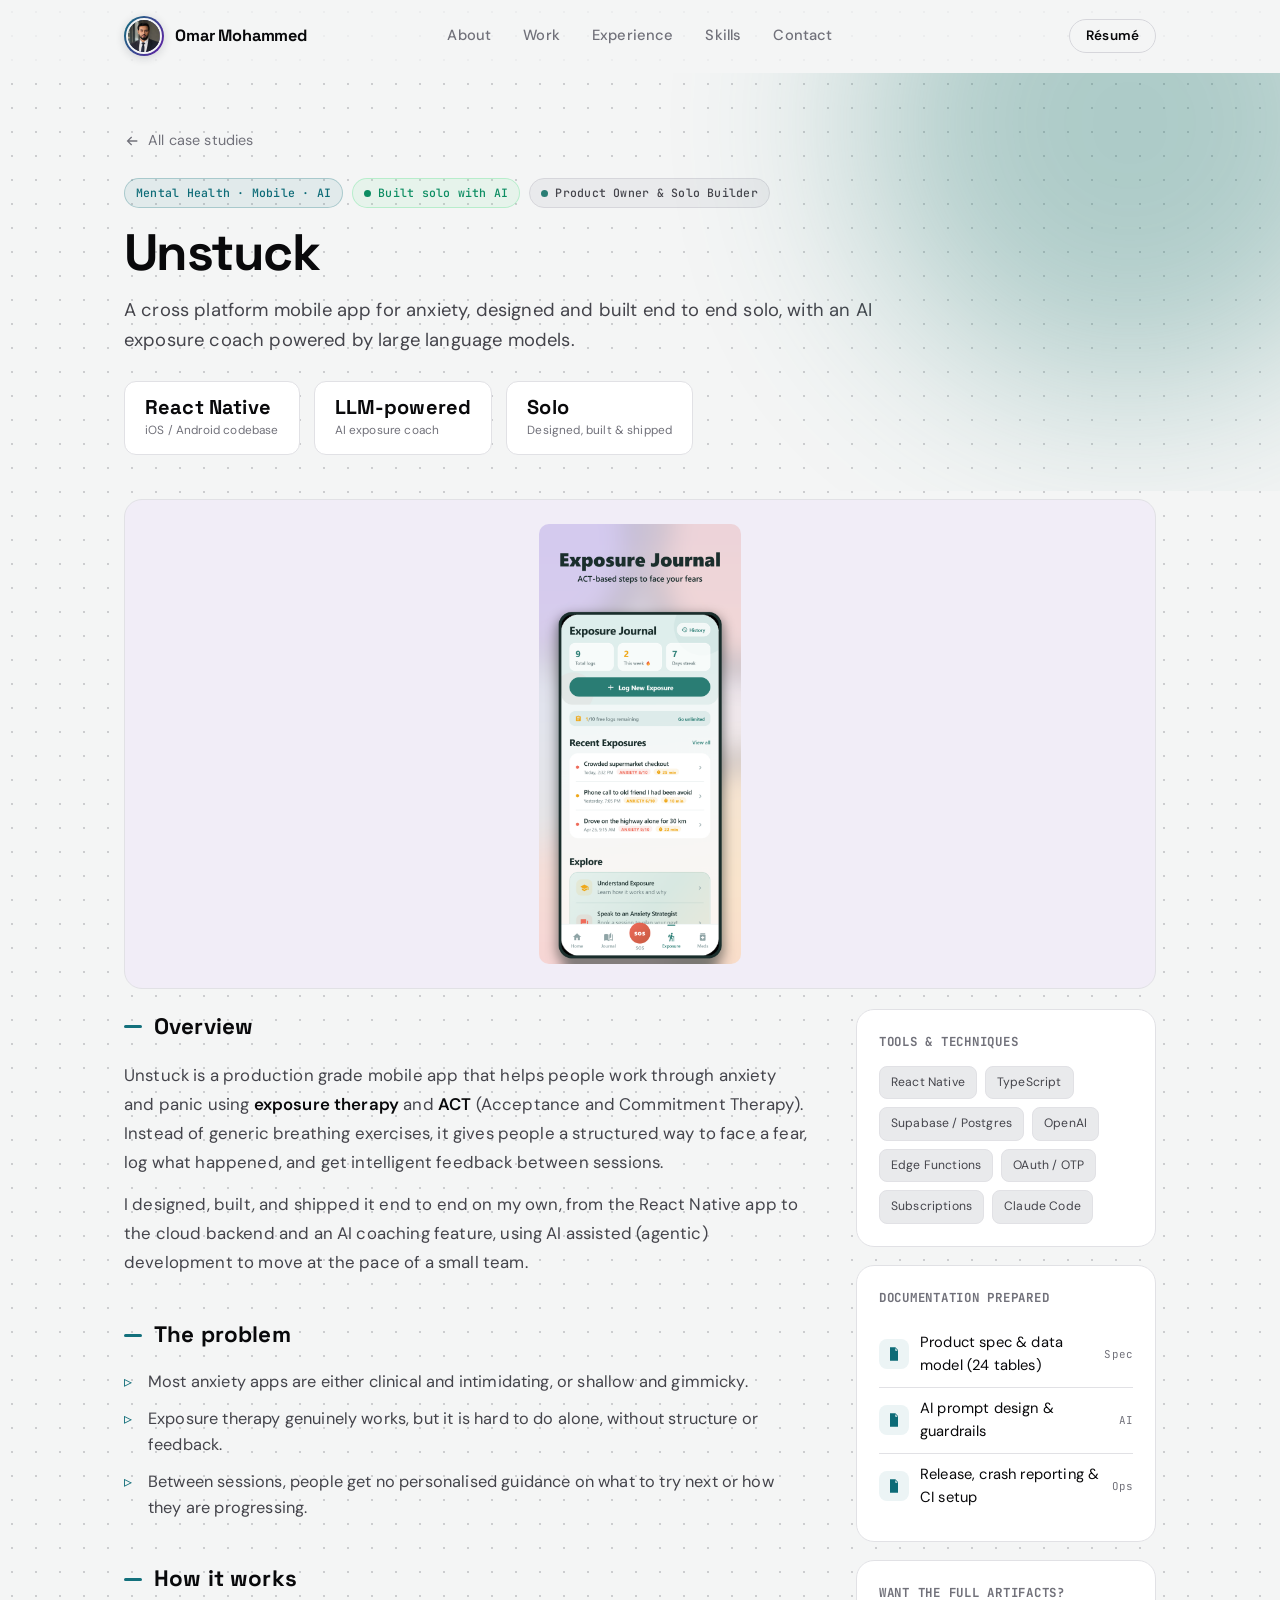
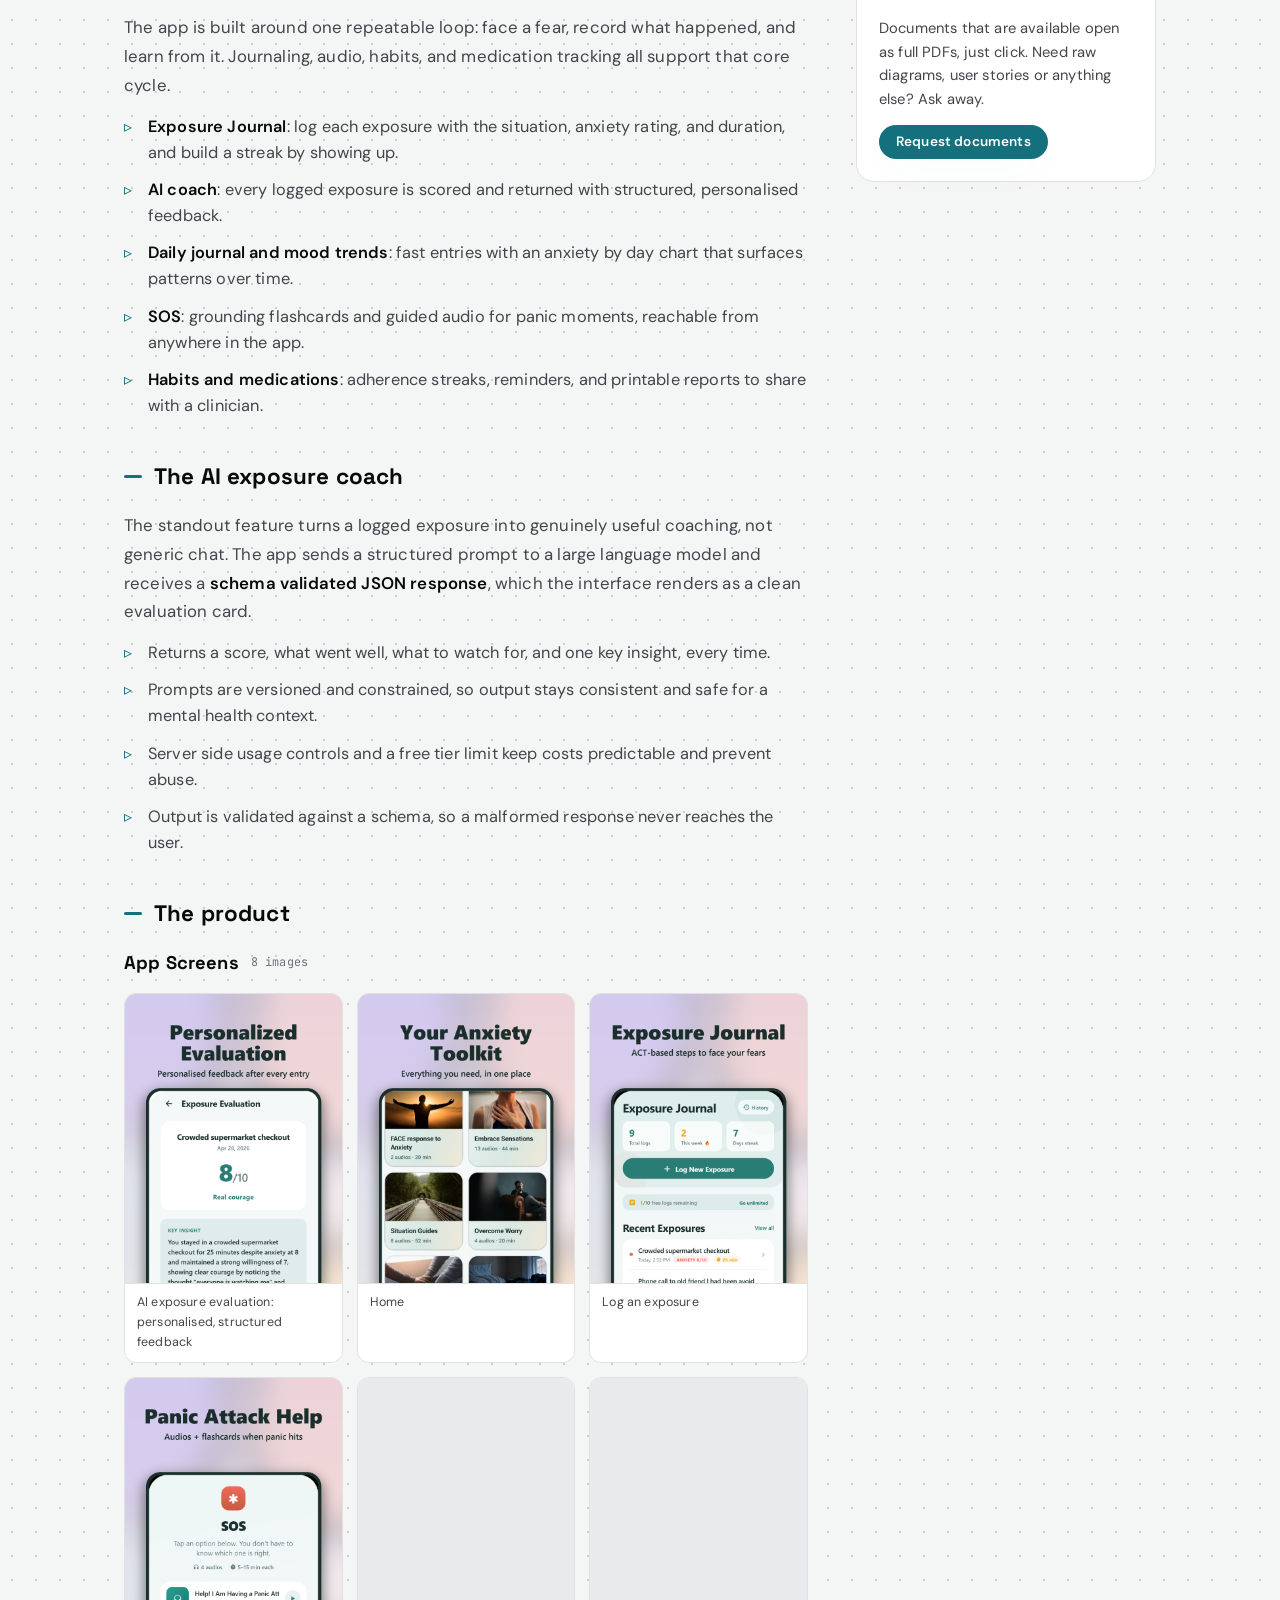
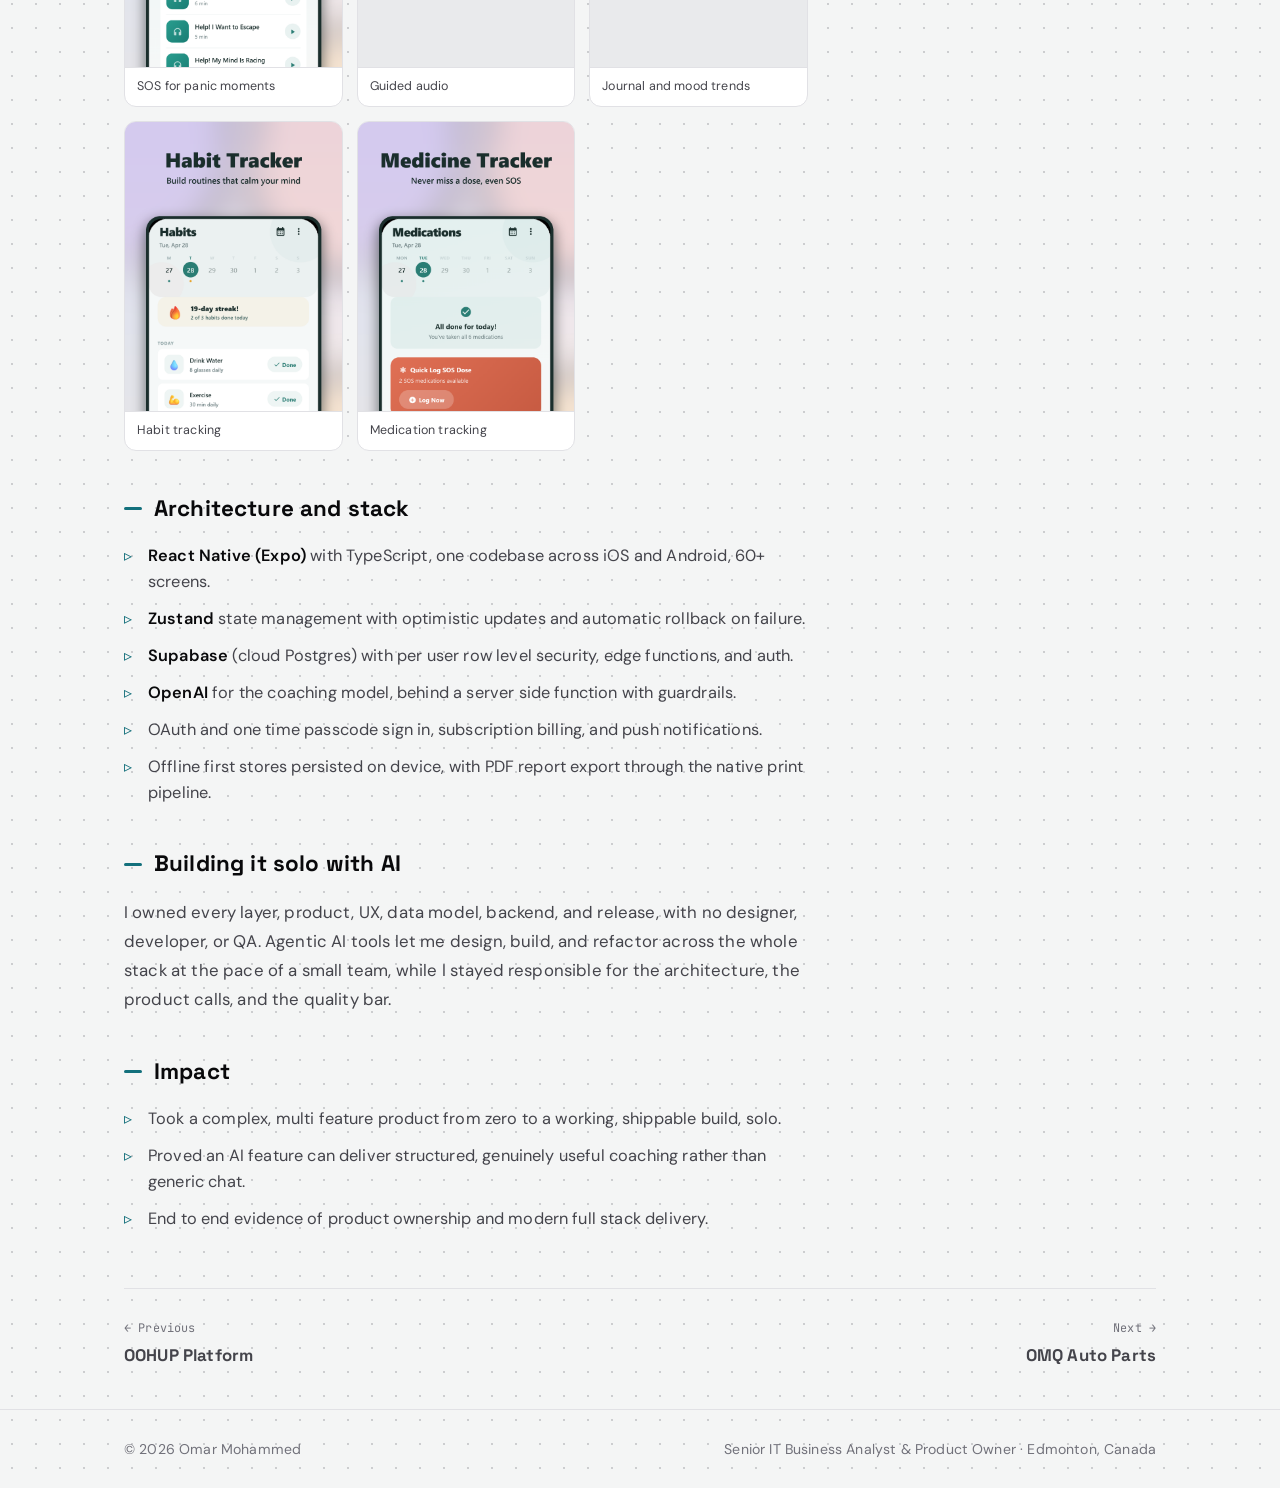
==== project.html @ 54fae096 "Initial commit: portfolio site with noindex measures - Static HTML/CSS/JS portfolio (index + case-st" ====
<!DOCTYPE html>
<html lang="en">
<head>
  <meta charset="UTF-8" />
  <meta name="viewport" content="width=device-width, initial-scale=1.0" />
  <meta name="robots" content="noindex, nofollow" />
  <title>Case Study · Omar Mohammed</title>
  <meta name="description" content="Business Analyst / Product Owner case study by Omar Mohammed." />
  <meta property="og:type" content="article" />
  <meta property="og:image" content="assets/images/og-cover.jpg" />
  <meta name="twitter:card" content="summary_large_image" />
  <meta name="twitter:image" content="assets/images/og-cover.jpg" />
  <link rel="icon" type="image/svg+xml" href="assets/favicon.svg" />
  <link rel="preconnect" href="https://fonts.googleapis.com" />
  <link rel="preconnect" href="https://fonts.gstatic.com" crossorigin />
  <link href="https://fonts.googleapis.com/css2?family=DM+Sans:wght@400;500;600;700&family=Space+Grotesk:wght@500;600;700&family=JetBrains+Mono:wght@400;500&display=swap" rel="stylesheet" />
  <link rel="stylesheet" href="css/styles.css" />
</head>
<body>
  <a class="skip-link" href="#main">Skip to content</a>

  <header class="site-header show-brand" id="siteHeader">
    <div class="container header-inner">
      <a href="index.html" class="brand" aria-label="Omar Mohammed, home">
        <span class="brand-avatar"><img src="assets/images/avatar.jpg" width="40" height="40" alt="Omar Mohammed" /></span>
        <span class="brand-name">Omar Mohammed</span>
      </a>
      <nav class="nav" aria-label="Primary">
        <a href="index.html#about" class="nav-link">About</a>
        <a href="index.html#work" class="nav-link">Work</a>
        <a href="index.html#experience" class="nav-link">Experience</a>
        <a href="index.html#skills" class="nav-link">Skills</a>
        <a href="index.html#contact" class="nav-link">Contact</a>
      </nav>
      <div class="header-end">
        <a href="assets/Omar_Mohammed_Resume.pdf" class="btn btn-sm btn-ghost nav-resume" target="_blank" rel="noopener">Résumé</a>
        <button class="nav-toggle" id="navToggle" aria-label="Toggle menu" aria-expanded="false" aria-controls="mobileMenu"><span></span><span></span><span></span></button>
      </div>
    </div>
    <div class="mobile-menu" id="mobileMenu" hidden>
      <a href="index.html#about" class="nav-link">About</a>
      <a href="index.html#work" class="nav-link">Work</a>
      <a href="index.html#experience" class="nav-link">Experience</a>
      <a href="index.html#skills" class="nav-link">Skills</a>
      <a href="index.html#contact" class="nav-link">Contact</a>
      <a href="assets/Omar_Mohammed_Resume.pdf" class="nav-link" target="_blank" rel="noopener">Résumé ↗</a>
    </div>
  </header>

  <main id="main">
    <section class="detail-hero">
      <div class="hero-orb a" id="heroOrb"></div>
      <div class="container">
        <a href="index.html#work" class="back-link">
          <svg viewBox="0 0 24 24" width="16" height="16"><path fill="currentColor" d="M10.8 5.2 12.2 6.6 7.8 11H20v2H7.8l4.4 4.4-1.4 1.4L4 12z"/></svg>
          All case studies
        </a>
        <div class="detail-badges" id="detailBadges"></div>
        <h1 class="detail-title" id="detailTitle"></h1>
        <p class="detail-tagline" id="detailTagline"></p>
        <div class="detail-metrics" id="detailMetrics"></div>
      </div>
    </section>

    <div class="container">
      <figure class="detail-cover" id="detailCover"></figure>
    </div>

    <section class="detail-body">
      <div class="container detail-grid">
        <div class="detail-main" id="detailMain"></div>
        <aside class="detail-aside" id="detailAside"></aside>
      </div>
      <div class="container">
        <nav class="detail-nav" id="detailNav"></nav>
      </div>
    </section>
  </main>

  <footer class="site-footer">
    <div class="container footer-inner">
      <span>© <span id="year"></span> Omar Mohammed</span>
      <span>Senior IT Business Analyst &amp; Product Owner · Edmonton, Canada</span>
    </div>
  </footer>

  <!-- Lightbox -->
  <div class="lightbox" id="lightbox" aria-hidden="true">
    <button class="lb-close" data-lb-close aria-label="Close">&times;</button>
    <button class="lb-btn lb-prev" data-lb-prev aria-label="Previous">‹</button>
    <img id="lbImg" src="" alt="" />
    <button class="lb-btn lb-next" data-lb-next aria-label="Next">›</button>
    <div class="lightbox-cap" id="lbCap"></div>
  </div>

  <script src="js/projects-data.js"></script>
  <script src="js/galleries.js"></script>
  <script src="js/project.js"></script>
</body>
</html>
---- css/styles.css ----
/* ===================================================================
   Omar Mohammed — Portfolio
   LIGHT theme · deep-teal + purple accent · faint dot-grid
   Design system mirrored from santifer.io's default (light) theme
   (DM Sans + Space Grotesk). Exact tokens extracted from its CSS.
   =================================================================== */
:root {
  /* surfaces — light cool-gray base, white cards (santifer.io light) */
  --bg:            hsl(220 6% 96%);
  --bg-2:          hsl(220 8% 92%);
  --card:          hsl(0 0% 100%);
  --card-2:        hsl(220 12% 98%);
  --border:        hsl(240 6% 85%);
  --border-soft:   hsl(240 6% 89%);
  --dot:           hsl(240 5% 35% / 0.25);

  /* text */
  --fg:            hsl(240 10% 4%);
  --muted:         hsl(240 5% 28%);
  --dim:           hsl(240 4% 46%);

  /* brand — deep teal primary + purple accent */
  --primary:       hsl(187 74% 28%);   /* deep teal */
  --primary-2:     hsl(187 80% 26%);   /* teal — links / accent text */
  --accent:        hsl(270 70% 38%);   /* purple */
  --accent-2:      hsl(270 70% 46%);
  --gold:          #b8791f;            /* amber — supporting hue (light-readable) */
  --success:       hsl(160 84% 30%);   /* green */
  --tool:          hsl(220 78% 50%);   /* blue */
  --on-primary:    #ffffff;            /* white ink on teal / gradient */

  --primary-soft:  hsl(187 74% 28% / 0.08);
  --primary-bd:    hsl(187 74% 28% / 0.28);
  --grad:          linear-gradient(120deg, var(--primary), var(--accent));

  --radius:        18px;
  --radius-sm:     12px;
  --maxw:          1080px;
  --shadow:        0 18px 48px -24px rgba(18, 22, 38, 0.35);
  --glow:          0 14px 36px -16px hsl(187 74% 28% / 0.35);

  --font:          'DM Sans', -apple-system, BlinkMacSystemFont, 'Segoe UI', sans-serif;
  --display:       'Space Grotesk', var(--font);
  --mono:          'JetBrains Mono', ui-monospace, Menlo, monospace;
}

*, *::before, *::after { box-sizing: border-box; }
* { margin: 0; }
html { scroll-behavior: smooth; scroll-padding-top: 88px; }

body {
  font-family: var(--font);
  background-color: var(--bg);
  background-image: radial-gradient(circle, var(--dot) 1px, transparent 1px);
  background-size: 24px 24px;
  color: var(--fg);
  line-height: 1.6;
  letter-spacing: 0.01em;
  -webkit-font-smoothing: antialiased;
  text-rendering: optimizeLegibility;
  overflow-x: hidden;
}

@media (prefers-reduced-motion: reduce) {
  html { scroll-behavior: auto; }
  *, *::before, *::after { animation: none !important; transition-duration: .001ms !important; }
}

img { max-width: 100%; display: block; }
a { color: inherit; text-decoration: none; }
ul, ol { list-style: none; padding: 0; }

.container { width: 100%; max-width: var(--maxw); margin-inline: auto; padding-inline: 24px; }

.skip-link { position: absolute; left: -999px; top: 0; z-index: 200; background: var(--primary); color: var(--on-primary); padding: 10px 16px; border-radius: 0 0 8px 0; font-weight: 600; }
.skip-link:focus { left: 0; }

::selection { background: var(--primary-soft); color: var(--fg); }

/* ===================================================================
   Shared atoms — badges, pills, buttons, section labels
   =================================================================== */
.badge {
  display: inline-flex; align-items: center; gap: 7px;
  font-family: var(--mono); font-size: 0.72rem; font-weight: 500; letter-spacing: 0.02em;
  padding: 5px 11px; border-radius: 999px; border: 1px solid var(--border); color: var(--muted);
  background: var(--bg-2); white-space: nowrap;
}
.badge-dot { width: 7px; height: 7px; border-radius: 50%; background: currentColor; }
.badge.success { color: var(--success); border-color: rgba(74,222,128,.3); background: rgba(74,222,128,.08); }
.badge.primary { color: var(--primary-2); border-color: var(--primary-bd); background: var(--primary-soft); }
.badge.gold    { color: var(--gold); border-color: rgba(224,177,90,.3); background: rgba(224,177,90,.08); }

.pill {
  font-size: 0.76rem; color: var(--muted); background: var(--bg-2);
  border: 1px solid var(--border-soft); padding: 6px 11px; border-radius: 8px; white-space: nowrap;
}

.btn {
  display: inline-flex; align-items: center; justify-content: center; gap: 9px;
  font-weight: 600; font-size: 0.95rem; line-height: 1; padding: 14px 22px;
  border-radius: 999px; cursor: pointer; border: 1px solid transparent;
  transition: transform .18s ease, background .18s ease, border-color .18s ease, color .18s ease;
  white-space: nowrap;
}
.btn:active { transform: translateY(1px); }
.btn-sm { padding: 9px 16px; font-size: 0.85rem; }
.btn-primary { background: var(--primary); color: var(--on-primary); box-shadow: var(--glow); }
.btn-primary:hover { background: var(--primary-2); transform: translateY(-2px); box-shadow: 0 18px 44px -14px hsl(187 74% 28% / 0.5); }
.btn-ghost { background: transparent; color: var(--fg); border-color: var(--border); }
.btn-ghost:hover { border-color: var(--primary-bd); color: var(--primary-2); background: var(--primary-soft); }

.section-label {
  display: inline-flex; align-items: center; gap: 10px;
  font-family: var(--mono); font-size: 0.8rem; color: var(--primary-2);
  letter-spacing: 0.06em; text-transform: uppercase; margin-bottom: 18px;
}
.section-label::before { content: ""; width: 26px; height: 2px; border-radius: 2px; background: var(--grad); }

.section-title {
  font-family: var(--display); font-weight: 700;
  font-size: clamp(1.7rem, 3.6vw, 2.5rem); line-height: 1.1; letter-spacing: -0.025em;
}
.section-intro { color: var(--muted); max-width: 60ch; margin-top: 16px; font-size: 1.04rem; }

/* ===================================================================
   Header / Nav
   =================================================================== */
.site-header { position: sticky; top: 0; z-index: 100; background: hsl(220 6% 96% / 0.8); border-bottom: 1px solid transparent; transition: background .25s, border-color .25s; }
.site-header.scrolled { background: hsl(220 6% 96% / 0.92); border-bottom-color: var(--border); }
/* 3-zone grid: equal side columns keep the nav optically centered.
   Brand = avatar + name, always visible on the left. */
.header-inner { display: grid; grid-template-columns: 1fr auto 1fr; align-items: center; height: 72px; }
.brand { justify-self: start; display: inline-flex; align-items: center; gap: 11px; min-width: 0; }
.brand-avatar {
  flex: none; width: 40px; height: 40px; border-radius: 50%; padding: 2px;
  background: var(--grad); box-shadow: 0 2px 10px rgba(18, 22, 38, 0.16);
}
.brand-avatar img { width: 100%; height: 100%; border-radius: 50%; object-fit: cover; display: block; border: 2px solid var(--bg); }
.brand-name { font-family: var(--display); font-weight: 700; font-size: 1.02rem; letter-spacing: -0.01em; color: var(--fg); white-space: nowrap; }
/* reveal on scroll (homepage) — or always show it (.show-brand, case-study pages) */
.site-header.scrolled .brand,
.site-header.show-brand .brand { opacity: 1; transform: none; pointer-events: auto; }
.nav { display: flex; align-items: center; gap: 4px; justify-self: center; }
.header-end { justify-self: end; display: flex; align-items: center; gap: 10px; }
.nav-link { padding: 8px 14px; border-radius: 999px; color: var(--dim); font-size: 0.92rem; font-weight: 500; transition: color .18s, background .18s; }
.nav-link:hover { color: var(--fg); }
.nav-link.active { color: var(--primary-2); }
.nav .btn { margin-left: 8px; }
.nav-toggle { display: none; flex-direction: column; gap: 5px; background: none; border: 0; cursor: pointer; padding: 8px; }
.nav-toggle span { width: 24px; height: 2px; background: var(--fg); border-radius: 2px; transition: transform .25s, opacity .25s; }
.nav-toggle[aria-expanded="true"] span:nth-child(1) { transform: translateY(7px) rotate(45deg); }
.nav-toggle[aria-expanded="true"] span:nth-child(2) { opacity: 0; }
.nav-toggle[aria-expanded="true"] span:nth-child(3) { transform: translateY(-7px) rotate(-45deg); }
.mobile-menu { display: flex; flex-direction: column; gap: 2px; padding: 10px 24px 20px; border-bottom: 1px solid var(--border-soft); background: hsl(220 6% 96% / 0.98); }
.mobile-menu[hidden] { display: none; }   /* respect the hidden attribute (author display: flex would otherwise override it) */
.mobile-menu .nav-link { padding: 13px 8px; font-size: 1rem; border-bottom: 1px solid var(--border-soft); border-radius: 0; }

/* ===================================================================
   Hero
   =================================================================== */
.hero { position: relative; padding: clamp(48px, 8vw, 96px) 0 clamp(52px, 7vw, 80px); overflow: hidden; }
.hero-orb { position: absolute; width: 540px; height: 540px; border-radius: 50%; filter: blur(96px); opacity: .28; pointer-events: none; z-index: 0; }
.hero-orb.a { background: hsl(187 86% 58%); top: -180px; right: -120px; animation: float1 9s ease-in-out infinite; }
.hero-orb.b { background: hsl(270 88% 72%); bottom: -220px; left: -140px; opacity: .24; animation: float2 12s ease-in-out infinite; }
@keyframes float1 { 0%,100% { transform: translate(0,0); } 50% { transform: translate(-24px, 22px); } }
@keyframes float2 { 0%,100% { transform: translate(0,0); } 50% { transform: translate(26px, -18px); } }

.hero-inner { position: relative; z-index: 1; display: grid; grid-template-columns: 0.85fr 1.3fr; gap: 48px; align-items: center; }

.avatar-wrap { position: relative; width: clamp(160px, 24vw, 230px); aspect-ratio: 1; margin-inline: auto; }
.avatar-ring { position: absolute; inset: 0; border-radius: 50%; padding: 3px; background: var(--grad); box-shadow: var(--shadow); }
.avatar-ring img { width: 100%; height: 100%; border-radius: 50%; object-fit: cover; background: var(--card); border: 4px solid var(--bg); }
.avatar-halo { position: absolute; inset: -16%; border-radius: 50%; z-index: -1; filter: blur(38px); background: radial-gradient(circle, var(--primary-soft), transparent 70%); }
.avatar-badge { position: absolute; bottom: 6%; right: 6%; width: 42px; height: 42px; border-radius: 50%; background: var(--grad); display: grid; place-items: center; border: 3px solid var(--bg); color: var(--on-primary); }

.hero-eyebrow { display: inline-flex; align-items: center; gap: 9px; font-family: var(--mono); font-size: 0.8rem; color: var(--muted); background: var(--bg-2); border: 1px solid var(--border-soft); padding: 7px 14px; border-radius: 999px; margin-bottom: 22px; }
.status-dot { width: 8px; height: 8px; border-radius: 50%; background: var(--success); box-shadow: 0 0 0 0 rgba(74,222,128,.6); animation: pulse 2.4s infinite; }
@keyframes pulse { 0% { box-shadow: 0 0 0 0 rgba(74,222,128,.5); } 70% { box-shadow: 0 0 0 9px rgba(74,222,128,0); } 100% { box-shadow: 0 0 0 0 rgba(74,222,128,0); } }

.hero-title { font-family: var(--display); font-size: clamp(2.3rem, 5vw, 3.6rem); line-height: 1.04; letter-spacing: -0.035em; font-weight: 700; margin-bottom: 22px; }
.grad-text { background: var(--grad); -webkit-background-clip: text; background-clip: text; color: transparent; }

/* hero: animated typewriter role */
.type-line { display: block; }
.type-role { display: inline; }
.type-caret {
  display: inline-block; width: 3px; height: 0.82em; margin-left: 6px;
  background: var(--primary); border-radius: 2px; vertical-align: -0.04em;
  animation: caretBlink 1.05s steps(1) infinite;
}
@keyframes caretBlink { 0%, 50% { opacity: 1; } 50.01%, 100% { opacity: 0; } }
.hero-title-rest {
  display: block; margin-top: 12px; color: var(--fg);
  font-size: clamp(1.15rem, 2.2vw, 1.6rem); font-weight: 600;
  letter-spacing: -0.015em; line-height: 1.18;
}
.sr-only {
  position: absolute !important; width: 1px; height: 1px; padding: 0; margin: -1px;
  overflow: hidden; clip: rect(0, 0, 0, 0); white-space: nowrap; border: 0;
}
.hero-sub { font-size: clamp(1rem, 1.5vw, 1.16rem); color: var(--muted); max-width: 56ch; margin-bottom: 26px; }
.hero-sub strong { color: var(--fg); font-weight: 600; }
.hero-actions { display: flex; flex-wrap: wrap; gap: 13px; margin-bottom: 26px; }
.hero-links { display: flex; flex-wrap: wrap; gap: 12px; }
.hero-link {
  display: inline-flex; align-items: center; gap: 9px;
  font-size: 0.92rem; font-weight: 600; color: var(--fg);
  background: var(--card); border: 1px solid var(--border);
  padding: 10px 16px; border-radius: 999px;
  transition: color .18s, border-color .18s, background .18s, transform .18s, box-shadow .18s;
}
.hero-link svg { flex: none; color: var(--primary-2); }
.hero-link:hover {
  color: var(--primary-2); border-color: var(--primary-bd); background: var(--primary-soft);
  transform: translateY(-2px); box-shadow: 0 8px 20px -12px hsl(187 74% 28% / 0.4);
}

/* competency badges row */
.competencies { position: relative; z-index: 1; display: flex; flex-wrap: wrap; gap: 10px; margin-top: 44px; padding-top: 30px; border-top: 1px solid var(--border-soft); }

/* ===================================================================
   Sections
   =================================================================== */
.section { padding: clamp(60px, 8vw, 100px) 0; position: relative; }
.section-alt { background: hsl(220 11% 93% / 0.7); border-block: 1px solid var(--border-soft); }
.section-head { margin-bottom: 8px; }

/* stat strip */
.stat-strip { display: grid; grid-template-columns: repeat(3, 1fr); gap: 16px; margin-top: 40px; }
.stat { background: var(--card); border: 1px solid var(--border-soft); border-radius: var(--radius); padding: 26px 22px; }
.stat-num { font-family: var(--display); font-size: clamp(1.8rem, 3vw, 2.4rem); font-weight: 700; color: var(--primary-2); line-height: 1; }
.stat-label { color: var(--muted); font-size: 0.9rem; margin-top: 8px; }

/* about */
.about-grid { display: grid; grid-template-columns: 1.4fr 0.9fr; gap: 44px; margin-top: 34px; }
.about-lead p { color: var(--muted); margin-top: 16px; font-size: 1.05rem; }
.about-lead p strong { color: var(--fg); }
.about-facts { align-self: start; background: var(--card); border: 1px solid var(--border-soft); border-radius: var(--radius); padding: 6px 22px; }
.about-facts li { display: flex; justify-content: space-between; gap: 16px; padding: 15px 0; border-bottom: 1px solid var(--border-soft); }
.about-facts li:last-child { border-bottom: 0; }
.fact-key { color: var(--dim); font-size: 0.86rem; }
.fact-val { color: var(--fg); font-weight: 500; font-size: 0.9rem; text-align: right; }

/* ===================================================================
   Project cards
   =================================================================== */
.project-list { display: flex; flex-direction: column; gap: 22px; margin-top: 44px; }
.project-card {
  --t: var(--primary);
  display: grid; grid-template-columns: 300px 1fr; background: var(--card);
  border: 1px solid var(--border-soft); border-radius: var(--radius); overflow: hidden;
  transition: transform .22s ease, border-color .22s ease, background .22s ease;
}
.project-card:hover { transform: translateY(-4px); border-color: color-mix(in srgb, var(--t) 45%, var(--border)); background: var(--card-2); }
.project-cover { position: relative; overflow: hidden; min-height: 200px; background: var(--bg-2); }
/* Covers are brand logos: contain them on the per-project tile (set inline
   from coverBg) with padding so they're never cropped or tinted. */
.project-cover img { width: 100%; height: 100%; object-fit: contain; padding: 22px; transition: transform .45s ease; }
.project-card:hover .project-cover img { transform: scale(1.04); }
.cover-badges { position: absolute; top: 14px; left: 14px; right: 14px; display: flex; flex-wrap: wrap; gap: 8px; z-index: 2; }
.cover-badges .badge { background: hsl(0 0% 100% / 0.88); border-color: var(--border); color: var(--fg); }

/* Featured "built solo" cards — lift the two flagship products above the BA case studies */
.project-card.featured { border-color: color-mix(in srgb, var(--t) 42%, var(--border)); box-shadow: 0 20px 44px -28px color-mix(in srgb, var(--t) 55%, transparent); }
.project-card.featured:hover { border-color: color-mix(in srgb, var(--t) 60%, var(--border)); box-shadow: 0 26px 54px -26px color-mix(in srgb, var(--t) 62%, transparent); }
.card-flag { position: absolute; top: 14px; left: 14px; z-index: 3; display: inline-flex; align-items: center; gap: 5px; padding: 5px 11px 5px 9px; border-radius: 999px; font-family: var(--mono); font-size: 0.64rem; font-weight: 600; letter-spacing: 0.04em; text-transform: uppercase; color: #fff; background: var(--t); box-shadow: 0 8px 18px -8px color-mix(in srgb, var(--t) 70%, transparent); }
.card-flag::before { content: "\2605"; font-size: 0.72rem; line-height: 1; }

.project-body { padding: 26px 28px; display: flex; flex-direction: column; }
.project-top { display: flex; align-items: center; justify-content: space-between; gap: 14px; margin-bottom: 12px; }
.project-title { font-family: var(--display); font-size: 1.55rem; font-weight: 700; letter-spacing: -0.02em; }
.project-role { font-size: 0.78rem; color: var(--primary-2); font-weight: 600; font-family: var(--mono); white-space: nowrap; }
.project-tagline { color: var(--muted); font-size: 1rem; }
.project-metrics { display: flex; flex-wrap: wrap; gap: 22px; margin: 18px 0; }
.pm { display: flex; flex-direction: column; }
.pm-v { font-family: var(--display); font-weight: 700; color: var(--fg); font-size: 1.05rem; line-height: 1.1; }
.pm-l { font-size: 0.74rem; color: var(--dim); margin-top: 3px; }
.project-tags { display: flex; flex-wrap: wrap; gap: 7px; margin-top: auto; }
.project-foot { display: flex; flex-wrap: wrap; align-items: center; justify-content: space-between; gap: 8px 18px; margin-top: 20px; padding-top: 18px; border-top: 1px solid var(--border-soft); }
.project-cta { font-size: 0.9rem; font-weight: 600; color: var(--primary-2); display: inline-flex; align-items: center; gap: 8px; white-space: nowrap; }
.project-cta svg { transition: transform .2s; }
.project-card:hover .project-cta svg { transform: translateX(4px); }
.project-docs-note { font-size: 0.8rem; color: var(--dim); font-family: var(--mono); white-space: nowrap; }

/* ===================================================================
   Timeline
   =================================================================== */
.timeline { margin-top: 44px; position: relative; }
.timeline::before { content: ""; position: absolute; left: 7px; top: 6px; bottom: 6px; width: 2px; background: linear-gradient(var(--primary-bd), var(--border-soft)); }
.timeline-item { display: grid; grid-template-columns: 180px 1fr; gap: 28px; padding: 0 0 38px 34px; position: relative; }
.timeline-item:last-child { padding-bottom: 0; }
.timeline-item::before { content: ""; position: absolute; left: 1px; top: 6px; width: 14px; height: 14px; border-radius: 50%; background: var(--primary); border: 3px solid var(--bg); box-shadow: 0 0 0 3px var(--primary-soft); }
.timeline-period { font-family: var(--mono); font-size: 0.82rem; color: var(--dim); padding-top: 3px; }
.timeline-role { font-family: var(--display); font-size: 1.18rem; font-weight: 700; }
.timeline-org { color: var(--primary-2); font-size: 0.92rem; margin-top: 2px; margin-bottom: 12px; }
.timeline-points li { position: relative; color: var(--muted); padding-left: 20px; margin-top: 9px; font-size: 0.98rem; }
.timeline-points li::before { content: "▹"; position: absolute; left: 0; color: var(--primary-2); }

/* ===================================================================
   Skills
   =================================================================== */
.skills-grid { display: grid; grid-template-columns: repeat(3, 1fr); gap: 18px; margin-top: 44px; }
.skill-card { background: var(--card); border: 1px solid var(--border-soft); border-radius: var(--radius); padding: 24px; transition: border-color .2s, transform .2s; }
.skill-card:hover { border-color: var(--primary-bd); transform: translateY(-3px); }
.skill-card h3 { font-family: var(--display); font-size: 1.02rem; font-weight: 700; margin-bottom: 16px; }
.chips { display: flex; flex-wrap: wrap; gap: 8px; }

.education { margin-top: 52px; }
.education-title { font-family: var(--display); font-size: 1.3rem; font-weight: 700; margin-bottom: 20px; }
.education-grid { display: grid; grid-template-columns: repeat(2, 1fr); gap: 18px; }
.edu-card { background: var(--card); border: 1px solid var(--border-soft); border-radius: var(--radius); padding: 24px; }
.edu-period { font-family: var(--mono); font-size: 0.8rem; color: var(--primary-2); margin-bottom: 8px; }
.edu-card h4 { font-family: var(--display); font-size: 1.05rem; font-weight: 700; }
.edu-org { color: var(--muted); font-size: 0.92rem; margin-top: 4px; }

/* ===================================================================
   Contact + footer
   =================================================================== */
.section-contact { text-align: center; }
.contact-inner { display: flex; flex-direction: column; align-items: center; }
.contact-title { max-width: 18ch; margin-top: 4px; }
.contact-sub { color: var(--muted); max-width: 52ch; margin-top: 16px; font-size: 1.06rem; }
.contact-actions { display: flex; flex-wrap: wrap; gap: 13px; justify-content: center; margin-top: 30px; }
.site-footer { border-top: 1px solid var(--border-soft); padding: 28px 0; }
.footer-inner { display: flex; justify-content: space-between; gap: 16px; flex-wrap: wrap; color: var(--dim); font-size: 0.88rem; }

/* ===================================================================
   Reveal
   =================================================================== */
.reveal { opacity: 0; transform: translateY(20px); transition: opacity .6s ease, transform .6s ease; }
.reveal.in { opacity: 1; transform: none; }

/* ===================================================================
   PROJECT DETAIL PAGE (project.html)
   =================================================================== */
.detail-hero { position: relative; padding: 56px 0 36px; overflow: hidden; }
.detail-hero .hero-orb.a { top: -220px; opacity: .35; }
.back-link { display: inline-flex; align-items: center; gap: 8px; color: var(--dim); font-size: 0.9rem; margin-bottom: 26px; transition: color .18s; }
.back-link:hover { color: var(--primary-2); }
.detail-badges { display: flex; flex-wrap: wrap; gap: 9px; margin-bottom: 18px; }
.detail-title { font-family: var(--display); font-size: clamp(2.2rem, 5vw, 3.2rem); font-weight: 700; letter-spacing: -0.03em; line-height: 1.05; }
.detail-tagline { color: var(--muted); font-size: 1.15rem; max-width: 60ch; margin-top: 16px; }
.detail-metrics { display: flex; flex-wrap: wrap; gap: 14px; margin-top: 26px; }
.detail-metric { background: var(--card); border: 1px solid var(--border-soft); border-radius: var(--radius-sm); padding: 14px 20px; min-width: 130px; }
.detail-metric .pm-v { font-size: 1.25rem; }

/* Covers vary wildly (tall phone shots → 12:1 diagram strips). Frame every one
   as a consistent, centered banner so none can blow past the viewport. */
.detail-cover {
  margin: 8px 0 0; border-radius: var(--radius); overflow: hidden;
  border: 1px solid var(--border-soft);
  background: radial-gradient(circle at 30% 25%, var(--card-2), var(--bg-2));
  display: grid; place-items: center; padding: 24px; min-height: 220px;
}
.detail-cover img {
  width: auto; max-width: 100%; max-height: 440px;
  object-fit: contain; border-radius: 10px;
}

.detail-body { padding: 20px 0 40px; }
.detail-grid { display: grid; grid-template-columns: 1fr 300px; gap: 48px; align-items: start; }
.detail-main > section { margin-bottom: 40px; }
.detail-main section > p { color: var(--muted); font-size: 1.05rem; line-height: 1.72; margin-bottom: 14px; }
.detail-main section > p:last-child { margin-bottom: 0; }
.detail-main section > p + .detail-list { margin-top: 2px; }
.detail-main strong { color: var(--fg); font-weight: 600; }
.detail-h { font-family: var(--display); font-size: 1.4rem; font-weight: 700; margin-bottom: 16px; display: flex; align-items: center; gap: 12px; }
.detail-h::before { content: ""; width: 18px; height: 3px; border-radius: 2px; background: var(--primary); }
.detail-summary { color: var(--muted); font-size: 1.08rem; }
.detail-list li { position: relative; color: var(--muted); padding-left: 24px; margin-bottom: 11px; font-size: 1.02rem; }
.detail-list li::before { content: "▹"; position: absolute; left: 0; color: var(--primary-2); }

/* aside */
.detail-aside { position: sticky; top: 92px; display: flex; flex-direction: column; gap: 18px; }
.aside-card { background: var(--card); border: 1px solid var(--border-soft); border-radius: var(--radius); padding: 22px; }
.aside-card h4 { font-family: var(--mono); font-size: 0.78rem; text-transform: uppercase; letter-spacing: 0.06em; color: var(--dim); margin-bottom: 14px; }
.aside-tools { display: flex; flex-wrap: wrap; gap: 8px; }
.doc-list li { display: flex; align-items: center; gap: 11px; padding: 9px 0; border-bottom: 1px solid var(--border-soft); color: var(--fg); font-size: 0.92rem; }
.doc-list li:last-child { border-bottom: 0; }
.doc-ic { flex: none; width: 30px; height: 30px; border-radius: 8px; display: grid; place-items: center; background: var(--primary-soft); color: var(--primary-2); }
.doc-type { margin-left: auto; font-family: var(--mono); font-size: 0.68rem; color: var(--dim); }
.doc-item.is-link { padding: 0; }
.doc-a { display: flex; align-items: center; gap: 11px; width: 100%; padding: 9px 0; color: var(--fg); text-decoration: none; transition: color .15s ease; }
.doc-a:hover { color: var(--primary-2); }
.doc-a:hover .doc-ic { background: var(--primary); color: var(--on-primary); }
.doc-item.is-link .doc-type { margin-left: auto; }
.doc-dl { flex: none; margin-left: 8px; color: var(--dim); display: grid; place-items: center; }
.doc-a:hover .doc-dl { color: var(--primary-2); }

/* galleries */
.gallery-block { margin-bottom: 36px; }
.gallery-label { display: flex; align-items: center; gap: 12px; font-family: var(--display); font-size: 1.15rem; font-weight: 700; margin-bottom: 16px; }
.gallery-label .count { font-family: var(--mono); font-size: 0.74rem; color: var(--dim); font-weight: 400; }
.gallery-grid { display: grid; grid-template-columns: repeat(auto-fill, minmax(190px, 1fr)); gap: 14px; }
.shot { background: var(--card); border: 1px solid var(--border-soft); border-radius: var(--radius-sm); overflow: hidden; cursor: zoom-in; transition: transform .2s, border-color .2s; }
.shot:hover { transform: translateY(-3px); border-color: var(--primary-bd); }
.shot img { width: 100%; aspect-ratio: 3/4; object-fit: cover; object-position: top; background: var(--bg-2); }
.shot figcaption { padding: 9px 12px; font-size: 0.78rem; color: var(--muted); border-top: 1px solid var(--border-soft); }
.gallery-grid.wide .shot img { aspect-ratio: 16/10; object-position: center; }

.gallery-empty { background: var(--card); border: 1px dashed var(--border); border-radius: var(--radius); padding: 26px; color: var(--dim); font-size: 0.95rem; text-align: center; }

/* lightbox */
.lightbox { position: fixed; inset: 0; z-index: 150; display: none; place-items: center; padding: 28px; background: hsl(240 6% 5% / 0.86); backdrop-filter: blur(4px); }
.lightbox.open { display: grid; }
.lightbox img { max-width: 92vw; max-height: 82vh; border-radius: 12px; border: 1px solid var(--border); box-shadow: var(--shadow); }
.lightbox-cap { position: absolute; bottom: 26px; left: 0; right: 0; text-align: center; color: hsl(0 0% 85%); font-size: 0.9rem; }
.lb-btn { position: absolute; top: 50%; transform: translateY(-50%); width: 50px; height: 50px; border-radius: 50%; background: var(--card); border: 1px solid var(--border); color: var(--fg); font-size: 1.5rem; cursor: pointer; display: grid; place-items: center; transition: background .18s, color .18s; }
.lb-btn:hover { background: var(--primary-soft); color: var(--primary-2); }
.lb-prev { left: 24px; } .lb-next { right: 24px; }
.lb-close { position: absolute; top: 22px; right: 24px; width: 44px; height: 44px; border-radius: 12px; background: var(--card); border: 1px solid var(--border); color: var(--fg); font-size: 1.4rem; cursor: pointer; }
.lb-close:hover { background: var(--primary-soft); color: var(--primary-2); }

/* prev/next project nav */
.detail-nav { display: flex; justify-content: space-between; gap: 16px; margin-top: 16px; padding-top: 30px; border-top: 1px solid var(--border-soft); }
.detail-nav a { display: flex; flex-direction: column; gap: 4px; color: var(--muted); transition: color .18s; }
.detail-nav a:hover { color: var(--primary-2); }
.detail-nav .nlabel { font-family: var(--mono); font-size: 0.74rem; color: var(--dim); }
.detail-nav .ntitle { font-family: var(--display); font-weight: 700; font-size: 1.05rem; }
.detail-nav .next { text-align: right; }

/* ===================================================================
   Responsive
   =================================================================== */
/* The mobile menu only exists below the nav breakpoint; never show it on desktop. */
@media (min-width: 901px) { .mobile-menu { display: none !important; } }

@media (max-width: 900px) {
  .nav { display: none; }
  .nav-toggle { display: flex; }
  .nav-resume { display: none; }   /* résumé lives in the dropdown menu on mobile */
  .header-inner { display: flex; justify-content: space-between; }   /* brand far-left, hamburger far-right */
  .hero-inner { grid-template-columns: 1fr; gap: 32px; text-align: center; }
  .hero-eyebrow, .hero-actions, .hero-links, .competencies { justify-content: center; }
  .avatar-wrap { order: -1; }
  .about-grid { grid-template-columns: 1fr; gap: 26px; }
  .project-card { grid-template-columns: 1fr; }
  .project-body { min-width: 0; }                /* let the 1fr column shrink to the viewport */
  .project-top { flex-wrap: wrap; }              /* title + role stack instead of forcing width */
  .project-role { white-space: normal; }         /* long role text was forcing card overflow */
  .project-cover { min-height: 200px; aspect-ratio: 16/9; }
  .skills-grid { grid-template-columns: repeat(2, 1fr); }
  .detail-grid { grid-template-columns: 1fr; gap: 30px; }
  .detail-aside { position: static; }
}
@media (max-width: 640px) {
  .container { padding-inline: 18px; }
  .stat-strip { grid-template-columns: 1fr; }
  .timeline-item { grid-template-columns: 1fr; gap: 6px; }
  .timeline-period { padding-top: 0; }
  .skills-grid, .education-grid { grid-template-columns: 1fr; }
  .footer-inner { flex-direction: column; gap: 6px; }
  .hero-sub { margin-inline: auto; }
  .detail-cover { padding: 14px; min-height: 0; }
  .detail-cover img { max-height: 56vh; }
}
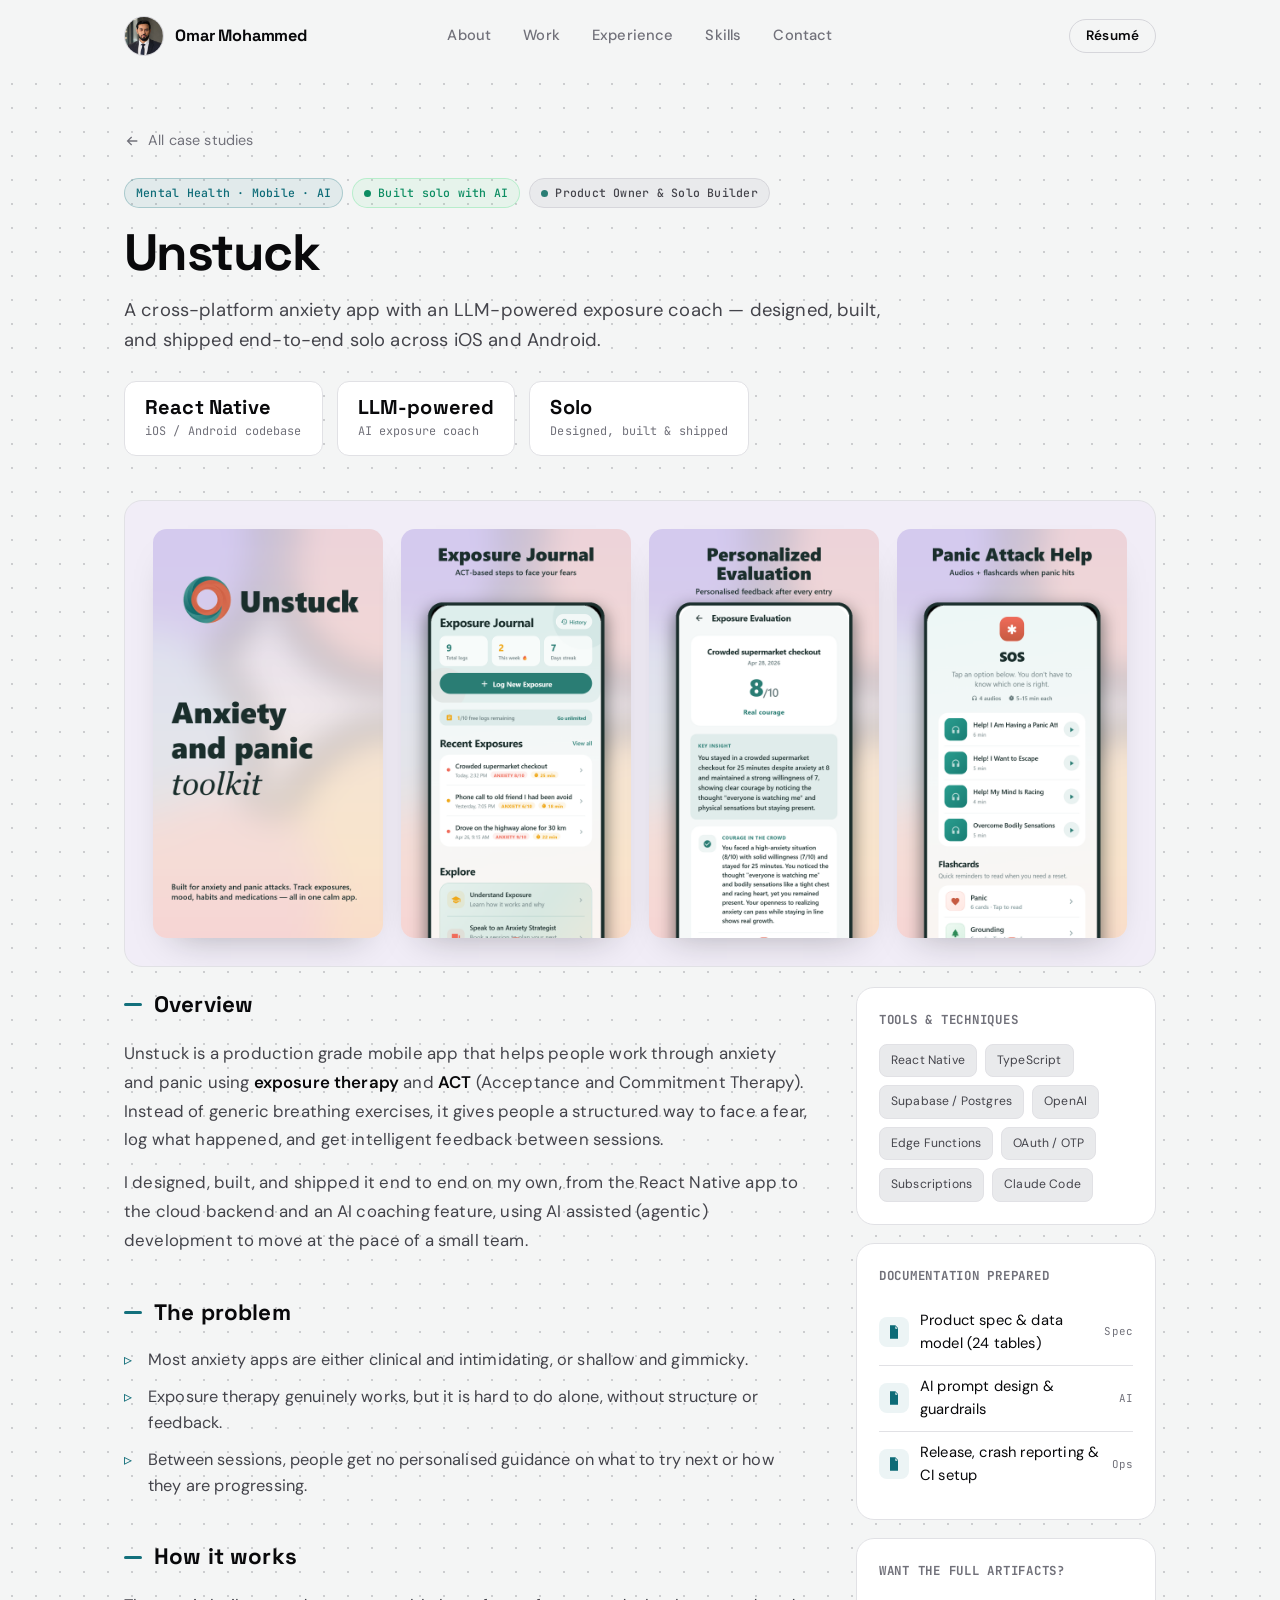
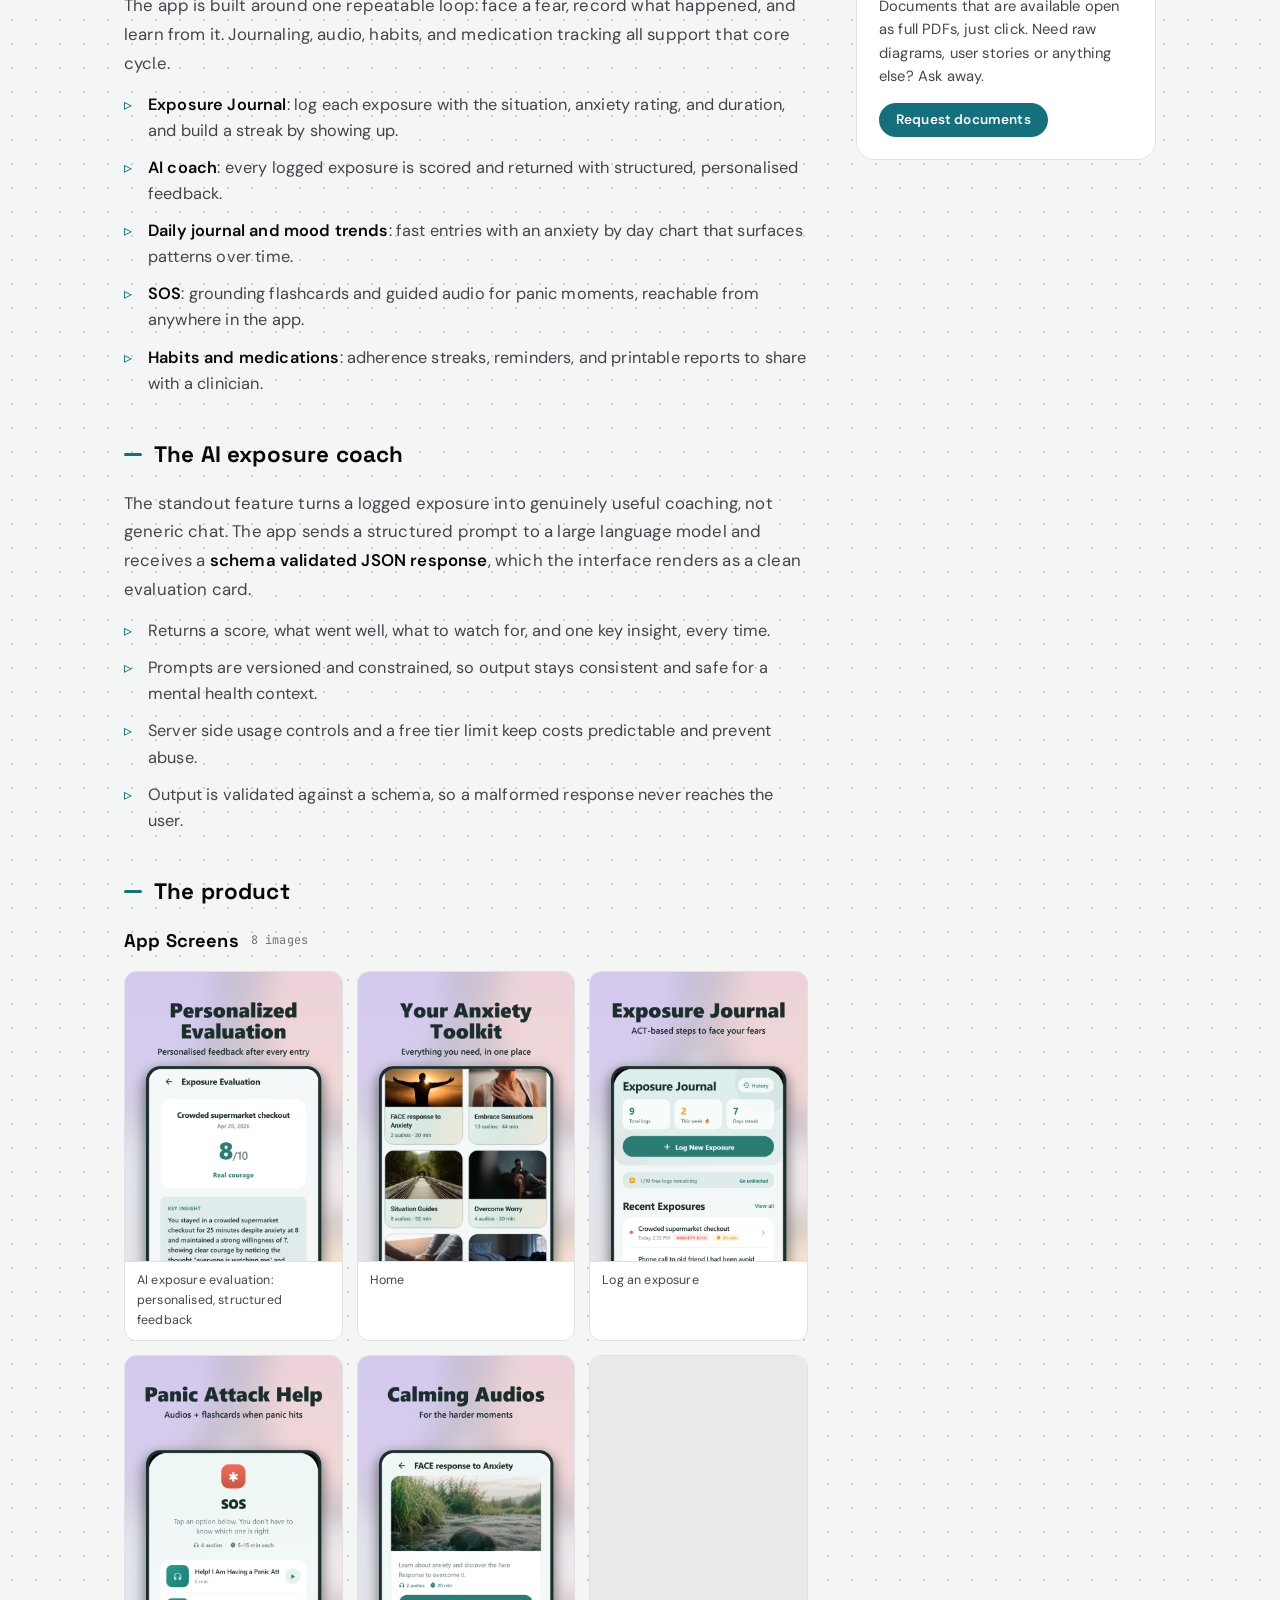
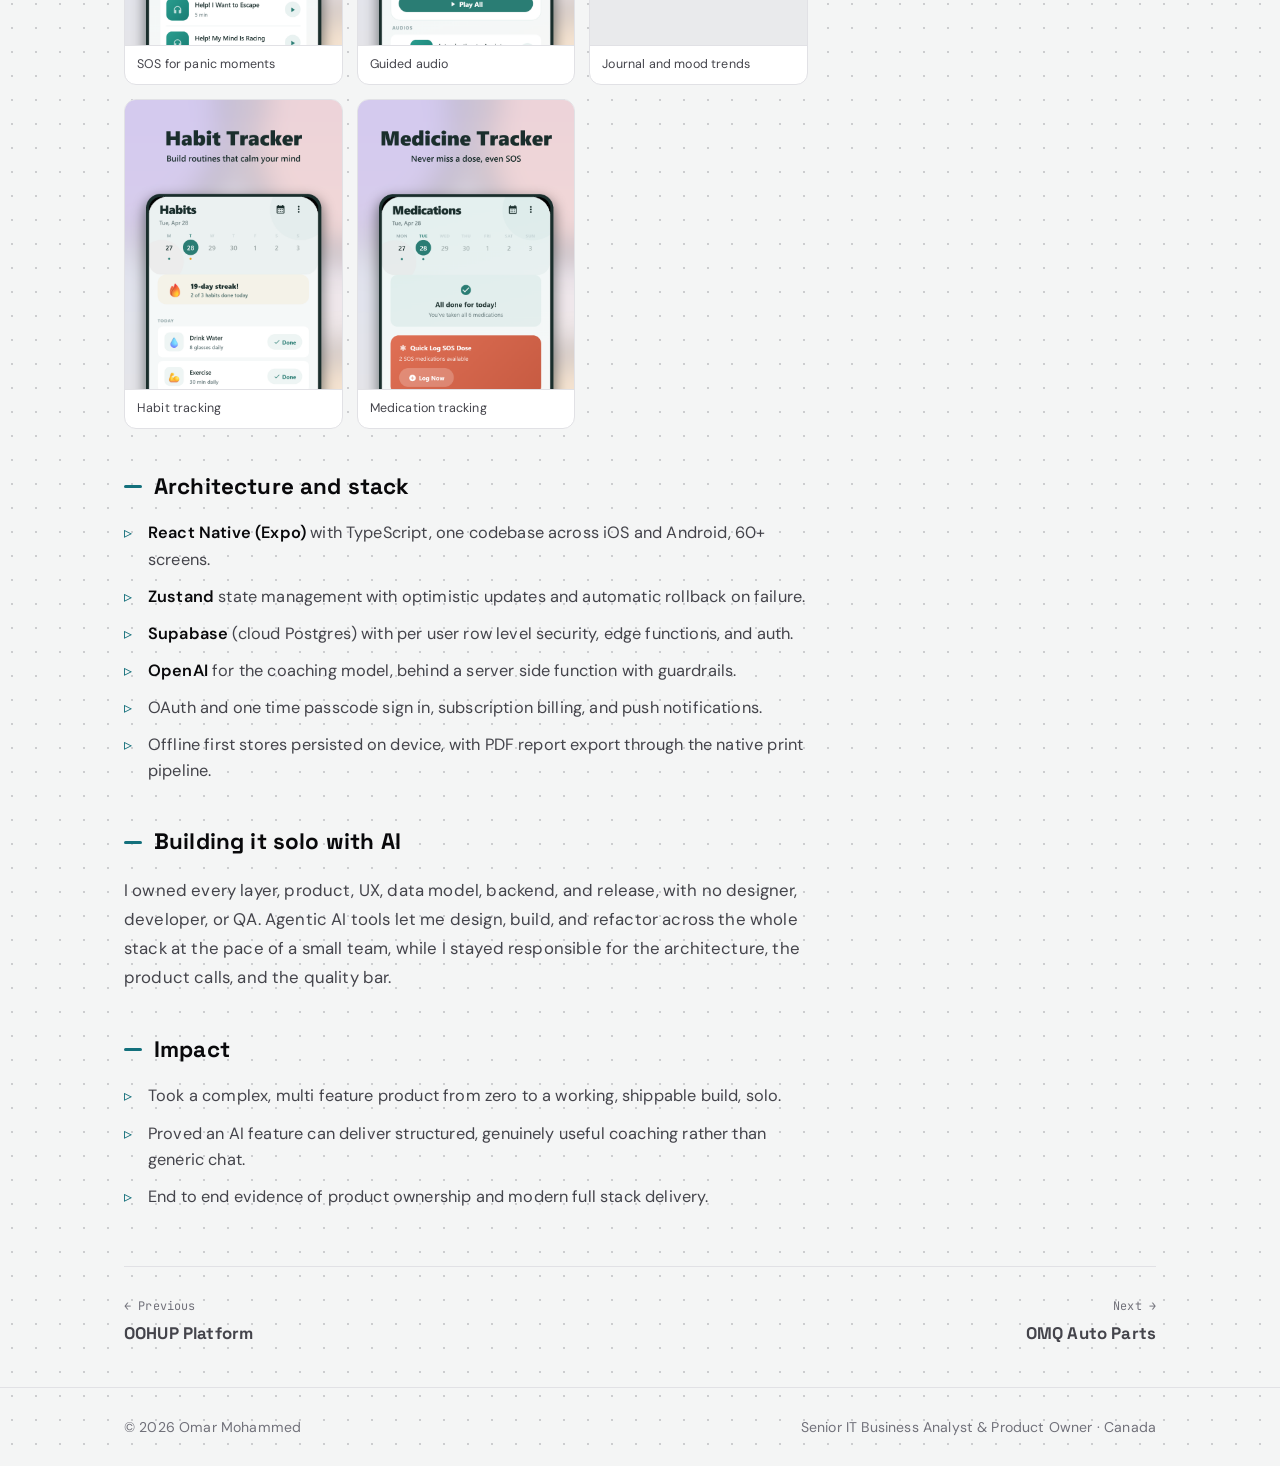
==== commit 2f9b1dbf: "Restrained redesign: spotlight + grid work cards with logo covers Strip orbs, gradients and heavy sh" ====
--- a/project.html
+++ b/project.html
@@ -80,7 +80,7 @@
   <footer class="site-footer">
     <div class="container footer-inner">
       <span>© <span id="year"></span> Omar Mohammed</span>
-      <span>Senior IT Business Analyst &amp; Product Owner · Edmonton, Canada</span>
+      <span>Senior IT Business Analyst &amp; Product Owner · Canada</span>
     </div>
   </footer>
 
--- a/css/styles.css
+++ b/css/styles.css
@@ -36,8 +36,8 @@
   --radius:        18px;
   --radius-sm:     12px;
   --maxw:          1080px;
-  --shadow:        0 18px 48px -24px rgba(18, 22, 38, 0.35);
-  --glow:          0 14px 36px -16px hsl(187 74% 28% / 0.35);
+  --shadow:        0 12px 30px -22px rgba(18, 22, 38, 0.18);
+  --glow:          none;
 
   --font:          'DM Sans', -apple-system, BlinkMacSystemFont, 'Segoe UI', sans-serif;
   --display:       'Space Grotesk', var(--font);
@@ -105,8 +105,8 @@
 }
 .btn:active { transform: translateY(1px); }
 .btn-sm { padding: 9px 16px; font-size: 0.85rem; }
-.btn-primary { background: var(--primary); color: var(--on-primary); box-shadow: var(--glow); }
-.btn-primary:hover { background: var(--primary-2); transform: translateY(-2px); box-shadow: 0 18px 44px -14px hsl(187 74% 28% / 0.5); }
+.btn-primary { background: var(--primary); color: var(--on-primary); }
+.btn-primary:hover { background: var(--primary-2); transform: translateY(-1px); }
 .btn-ghost { background: transparent; color: var(--fg); border-color: var(--border); }
 .btn-ghost:hover { border-color: var(--primary-bd); color: var(--primary-2); background: var(--primary-soft); }
 
@@ -115,7 +115,7 @@
   font-family: var(--mono); font-size: 0.8rem; color: var(--primary-2);
   letter-spacing: 0.06em; text-transform: uppercase; margin-bottom: 18px;
 }
-.section-label::before { content: ""; width: 26px; height: 2px; border-radius: 2px; background: var(--grad); }
+.section-label::before { content: ""; width: 26px; height: 2px; border-radius: 2px; background: var(--primary); }
 
 .section-title {
   font-family: var(--display); font-weight: 700;
@@ -126,17 +126,17 @@
 /* ===================================================================
    Header / Nav
    =================================================================== */
-.site-header { position: sticky; top: 0; z-index: 100; background: hsl(220 6% 96% / 0.8); border-bottom: 1px solid transparent; transition: background .25s, border-color .25s; }
-.site-header.scrolled { background: hsl(220 6% 96% / 0.92); border-bottom-color: var(--border); }
+.site-header { position: sticky; top: 0; z-index: 100; background: hsl(220 6% 96%); border-bottom: 1px solid transparent; transition: border-color .25s; }
+.site-header.scrolled { border-bottom-color: var(--border); }
 /* 3-zone grid: equal side columns keep the nav optically centered.
    Brand = avatar + name, always visible on the left. */
 .header-inner { display: grid; grid-template-columns: 1fr auto 1fr; align-items: center; height: 72px; }
 .brand { justify-self: start; display: inline-flex; align-items: center; gap: 11px; min-width: 0; }
 .brand-avatar {
-  flex: none; width: 40px; height: 40px; border-radius: 50%; padding: 2px;
-  background: var(--grad); box-shadow: 0 2px 10px rgba(18, 22, 38, 0.16);
-}
-.brand-avatar img { width: 100%; height: 100%; border-radius: 50%; object-fit: cover; display: block; border: 2px solid var(--bg); }
+  flex: none; width: 40px; height: 40px; border-radius: 50%; padding: 0;
+  background: none; box-shadow: none; border: 1px solid var(--border);
+}
+.brand-avatar img { width: 100%; height: 100%; border-radius: 50%; object-fit: cover; display: block; }
 .brand-name { font-family: var(--display); font-weight: 700; font-size: 1.02rem; letter-spacing: -0.01em; color: var(--fg); white-space: nowrap; }
 /* reveal on scroll (homepage) — or always show it (.show-brand, case-study pages) */
 .site-header.scrolled .brand,
@@ -160,7 +160,7 @@
    Hero
    =================================================================== */
 .hero { position: relative; padding: clamp(48px, 8vw, 96px) 0 clamp(52px, 7vw, 80px); overflow: hidden; }
-.hero-orb { position: absolute; width: 540px; height: 540px; border-radius: 50%; filter: blur(96px); opacity: .28; pointer-events: none; z-index: 0; }
+.hero-orb { display: none; }
 .hero-orb.a { background: hsl(187 86% 58%); top: -180px; right: -120px; animation: float1 9s ease-in-out infinite; }
 .hero-orb.b { background: hsl(270 88% 72%); bottom: -220px; left: -140px; opacity: .24; animation: float2 12s ease-in-out infinite; }
 @keyframes float1 { 0%,100% { transform: translate(0,0); } 50% { transform: translate(-24px, 22px); } }
@@ -169,17 +169,17 @@
 .hero-inner { position: relative; z-index: 1; display: grid; grid-template-columns: 0.85fr 1.3fr; gap: 48px; align-items: center; }
 
 .avatar-wrap { position: relative; width: clamp(160px, 24vw, 230px); aspect-ratio: 1; margin-inline: auto; }
-.avatar-ring { position: absolute; inset: 0; border-radius: 50%; padding: 3px; background: var(--grad); box-shadow: var(--shadow); }
-.avatar-ring img { width: 100%; height: 100%; border-radius: 50%; object-fit: cover; background: var(--card); border: 4px solid var(--bg); }
-.avatar-halo { position: absolute; inset: -16%; border-radius: 50%; z-index: -1; filter: blur(38px); background: radial-gradient(circle, var(--primary-soft), transparent 70%); }
-.avatar-badge { position: absolute; bottom: 6%; right: 6%; width: 42px; height: 42px; border-radius: 50%; background: var(--grad); display: grid; place-items: center; border: 3px solid var(--bg); color: var(--on-primary); }
+.avatar-ring { position: absolute; inset: 0; border-radius: 50%; padding: 0; background: none; box-shadow: none; }
+.avatar-ring img { width: 100%; height: 100%; border-radius: 50%; object-fit: cover; background: var(--card); border: 1px solid var(--border); }
+.avatar-halo { display: none; }
+.avatar-badge { display: none; }
 
 .hero-eyebrow { display: inline-flex; align-items: center; gap: 9px; font-family: var(--mono); font-size: 0.8rem; color: var(--muted); background: var(--bg-2); border: 1px solid var(--border-soft); padding: 7px 14px; border-radius: 999px; margin-bottom: 22px; }
 .status-dot { width: 8px; height: 8px; border-radius: 50%; background: var(--success); box-shadow: 0 0 0 0 rgba(74,222,128,.6); animation: pulse 2.4s infinite; }
 @keyframes pulse { 0% { box-shadow: 0 0 0 0 rgba(74,222,128,.5); } 70% { box-shadow: 0 0 0 9px rgba(74,222,128,0); } 100% { box-shadow: 0 0 0 0 rgba(74,222,128,0); } }
 
 .hero-title { font-family: var(--display); font-size: clamp(2.3rem, 5vw, 3.6rem); line-height: 1.04; letter-spacing: -0.035em; font-weight: 700; margin-bottom: 22px; }
-.grad-text { background: var(--grad); -webkit-background-clip: text; background-clip: text; color: transparent; }
+.grad-text { color: var(--primary-2); }
 
 /* hero: animated typewriter role */
 .type-line { display: block; }
@@ -213,7 +213,7 @@
 .hero-link svg { flex: none; color: var(--primary-2); }
 .hero-link:hover {
   color: var(--primary-2); border-color: var(--primary-bd); background: var(--primary-soft);
-  transform: translateY(-2px); box-shadow: 0 8px 20px -12px hsl(187 74% 28% / 0.4);
+  transform: translateY(-1px);
 }
 
 /* competency badges row */
@@ -245,43 +245,46 @@
 /* ===================================================================
    Project cards
    =================================================================== */
-.project-list { display: flex; flex-direction: column; gap: 22px; margin-top: 44px; }
-.project-card {
-  --t: var(--primary);
-  display: grid; grid-template-columns: 300px 1fr; background: var(--card);
-  border: 1px solid var(--border-soft); border-radius: var(--radius); overflow: hidden;
-  transition: transform .22s ease, border-color .22s ease, background .22s ease;
-}
-.project-card:hover { transform: translateY(-4px); border-color: color-mix(in srgb, var(--t) 45%, var(--border)); background: var(--card-2); }
-.project-cover { position: relative; overflow: hidden; min-height: 200px; background: var(--bg-2); }
-/* Covers are brand logos: contain them on the per-project tile (set inline
-   from coverBg) with padding so they're never cropped or tinted. */
-.project-cover img { width: 100%; height: 100%; object-fit: contain; padding: 22px; transition: transform .45s ease; }
-.project-card:hover .project-cover img { transform: scale(1.04); }
-.cover-badges { position: absolute; top: 14px; left: 14px; right: 14px; display: flex; flex-wrap: wrap; gap: 8px; z-index: 2; }
-.cover-badges .badge { background: hsl(0 0% 100% / 0.88); border-color: var(--border); color: var(--fg); }
-
-/* Featured "built solo" cards — lift the two flagship products above the BA case studies */
-.project-card.featured { border-color: color-mix(in srgb, var(--t) 42%, var(--border)); box-shadow: 0 20px 44px -28px color-mix(in srgb, var(--t) 55%, transparent); }
-.project-card.featured:hover { border-color: color-mix(in srgb, var(--t) 60%, var(--border)); box-shadow: 0 26px 54px -26px color-mix(in srgb, var(--t) 62%, transparent); }
-.card-flag { position: absolute; top: 14px; left: 14px; z-index: 3; display: inline-flex; align-items: center; gap: 5px; padding: 5px 11px 5px 9px; border-radius: 999px; font-family: var(--mono); font-size: 0.64rem; font-weight: 600; letter-spacing: 0.04em; text-transform: uppercase; color: #fff; background: var(--t); box-shadow: 0 8px 18px -8px color-mix(in srgb, var(--t) 70%, transparent); }
-.card-flag::before { content: "\2605"; font-size: 0.72rem; line-height: 1; }
-
-.project-body { padding: 26px 28px; display: flex; flex-direction: column; }
-.project-top { display: flex; align-items: center; justify-content: space-between; gap: 14px; margin-bottom: 12px; }
-.project-title { font-family: var(--display); font-size: 1.55rem; font-weight: 700; letter-spacing: -0.02em; }
-.project-role { font-size: 0.78rem; color: var(--primary-2); font-weight: 600; font-family: var(--mono); white-space: nowrap; }
-.project-tagline { color: var(--muted); font-size: 1rem; }
-.project-metrics { display: flex; flex-wrap: wrap; gap: 22px; margin: 18px 0; }
+.project-list { display: flex; flex-direction: column; gap: 28px; margin-top: 44px; }
+
+/* shared card atoms */
+.card-domain { font-family: var(--mono); font-size: 0.72rem; letter-spacing: 0.05em; text-transform: uppercase; color: var(--dim); }
+.ptags { display: flex; flex-wrap: wrap; gap: 7px; }
+.ptag { font-family: var(--mono); font-size: 0.68rem; color: var(--muted); background: var(--bg-2); border: 1px solid var(--border-soft); padding: 4px 9px; border-radius: 6px; white-space: nowrap; }
+.card-foot { margin-top: auto; padding-top: 16px; display: flex; align-items: center; justify-content: space-between; gap: 12px; }
+.project-cta { font-size: 0.9rem; font-weight: 600; color: var(--primary-2); display: inline-flex; align-items: center; gap: 7px; white-space: nowrap; }
+.project-cta.sm { font-size: 0.82rem; }
+.project-cta svg { transition: transform .2s; }
+
+/* Spotlight — the two solo-built flagship products */
+.spotlight-row { display: grid; grid-template-columns: repeat(2, 1fr); gap: 20px; }
+.spot-card { --t: var(--primary); display: flex; flex-direction: column; background: var(--card); border: 1px solid var(--border-soft); border-radius: var(--radius); overflow: hidden; transition: transform .2s ease, border-color .2s ease; }
+.spot-card:hover { transform: translateY(-3px); border-color: color-mix(in srgb, var(--t) 40%, var(--border)); }
+.spot-card:hover .project-cta svg { transform: translateX(4px); }
+.spot-media { position: relative; height: 268px; background: var(--card-2); overflow: hidden; border-bottom: 1px solid var(--border-soft); padding: 32px; }
+.spot-media img { width: 100%; height: 100%; object-fit: contain; }
+.spot-flag { position: absolute; top: 14px; left: 14px; z-index: 2; font-family: var(--mono); font-size: 0.62rem; font-weight: 600; letter-spacing: 0.05em; text-transform: uppercase; color: #fff; background: var(--t); padding: 5px 10px; border-radius: 999px; }
+.spot-body { padding: 24px 26px 26px; display: flex; flex-direction: column; gap: 11px; flex: 1; }
+.spot-title { font-family: var(--display); font-size: 1.5rem; font-weight: 700; letter-spacing: -0.02em; line-height: 1.12; }
+.spot-tagline { color: var(--muted); font-size: 1rem; line-height: 1.55; }
+
+/* Grid — the BA / Product Owner case studies (metadata-forward, no thumbnail) */
+.grid-row { display: grid; grid-template-columns: repeat(3, 1fr); gap: 18px; }
+.grid-card { --t: var(--primary); display: flex; flex-direction: column; background: var(--card); border: 1px solid var(--border-soft); border-radius: var(--radius); overflow: hidden; transition: transform .2s ease, border-color .2s ease; }
+.grid-card::before { content: ""; display: block; height: 3px; background: var(--primary); opacity: .9; }
+.grid-card:hover { transform: translateY(-3px); border-color: var(--primary-bd); }
+.grid-card:hover .project-cta svg { transform: translateX(4px); }
+.grid-body { padding: 22px 22px 20px; display: flex; flex-direction: column; gap: 9px; flex: 1; }
+.grid-title { font-family: var(--display); font-size: 1.22rem; font-weight: 700; letter-spacing: -0.01em; line-height: 1.15; }
+.grid-role { font-family: var(--mono); font-size: 0.72rem; color: var(--primary-2); }
+.grid-tagline { color: var(--muted); font-size: 0.92rem; line-height: 1.55; display: -webkit-box; -webkit-line-clamp: 3; -webkit-box-orient: vertical; overflow: hidden; }
+.grid-card .ptags { margin-top: 2px; }
+.grid-status { font-family: var(--mono); font-size: 0.66rem; color: var(--dim); text-transform: uppercase; letter-spacing: 0.03em; white-space: nowrap; }
+
+/* .pm / .pm-v / .pm-l are used by the case-study page (project.html) */
 .pm { display: flex; flex-direction: column; }
 .pm-v { font-family: var(--display); font-weight: 700; color: var(--fg); font-size: 1.05rem; line-height: 1.1; }
-.pm-l { font-size: 0.74rem; color: var(--dim); margin-top: 3px; }
-.project-tags { display: flex; flex-wrap: wrap; gap: 7px; margin-top: auto; }
-.project-foot { display: flex; flex-wrap: wrap; align-items: center; justify-content: space-between; gap: 8px 18px; margin-top: 20px; padding-top: 18px; border-top: 1px solid var(--border-soft); }
-.project-cta { font-size: 0.9rem; font-weight: 600; color: var(--primary-2); display: inline-flex; align-items: center; gap: 8px; white-space: nowrap; }
-.project-cta svg { transition: transform .2s; }
-.project-card:hover .project-cta svg { transform: translateX(4px); }
-.project-docs-note { font-size: 0.8rem; color: var(--dim); font-family: var(--mono); white-space: nowrap; }
+.pm-l { font-size: 0.74rem; color: var(--dim); margin-top: 4px; font-family: var(--mono); letter-spacing: 0.01em; }
 
 /* ===================================================================
    Timeline
@@ -356,6 +359,16 @@
 .detail-cover img {
   width: auto; max-width: 100%; max-height: 440px;
   object-fit: contain; border-radius: 10px;
+}
+/* Showcase variant: 4-up row of marketing screenshots (portrait phones) */
+.detail-cover--showcase {
+  display: grid; grid-template-columns: repeat(4, 1fr); gap: 18px;
+  place-items: stretch; padding: 28px;
+}
+.detail-cover--showcase img {
+  width: 100%; max-width: none; max-height: none;
+  aspect-ratio: 9 / 16; object-fit: cover; border-radius: 14px;
+  box-shadow: 0 18px 36px -22px hsl(240 10% 10% / 0.35);
 }
 
 .detail-body { padding: 20px 0 40px; }
@@ -435,18 +448,18 @@
   .hero-eyebrow, .hero-actions, .hero-links, .competencies { justify-content: center; }
   .avatar-wrap { order: -1; }
   .about-grid { grid-template-columns: 1fr; gap: 26px; }
-  .project-card { grid-template-columns: 1fr; }
-  .project-body { min-width: 0; }                /* let the 1fr column shrink to the viewport */
-  .project-top { flex-wrap: wrap; }              /* title + role stack instead of forcing width */
-  .project-role { white-space: normal; }         /* long role text was forcing card overflow */
-  .project-cover { min-height: 200px; aspect-ratio: 16/9; }
+  .spotlight-row { grid-template-columns: 1fr; }   /* solo builds stack */
+  .grid-row { grid-template-columns: repeat(2, 1fr); }   /* BA case studies: 2-up on tablet */
   .skills-grid { grid-template-columns: repeat(2, 1fr); }
   .detail-grid { grid-template-columns: 1fr; gap: 30px; }
   .detail-aside { position: static; }
+  .detail-cover--showcase { grid-template-columns: repeat(2, 1fr); gap: 14px; }
 }
 @media (max-width: 640px) {
   .container { padding-inline: 18px; }
   .stat-strip { grid-template-columns: 1fr; }
+  .grid-row { grid-template-columns: 1fr; }   /* BA case studies: single column on phones */
+  .spot-media { height: 220px; }
   .timeline-item { grid-template-columns: 1fr; gap: 6px; }
   .timeline-period { padding-top: 0; }
   .skills-grid, .education-grid { grid-template-columns: 1fr; }
